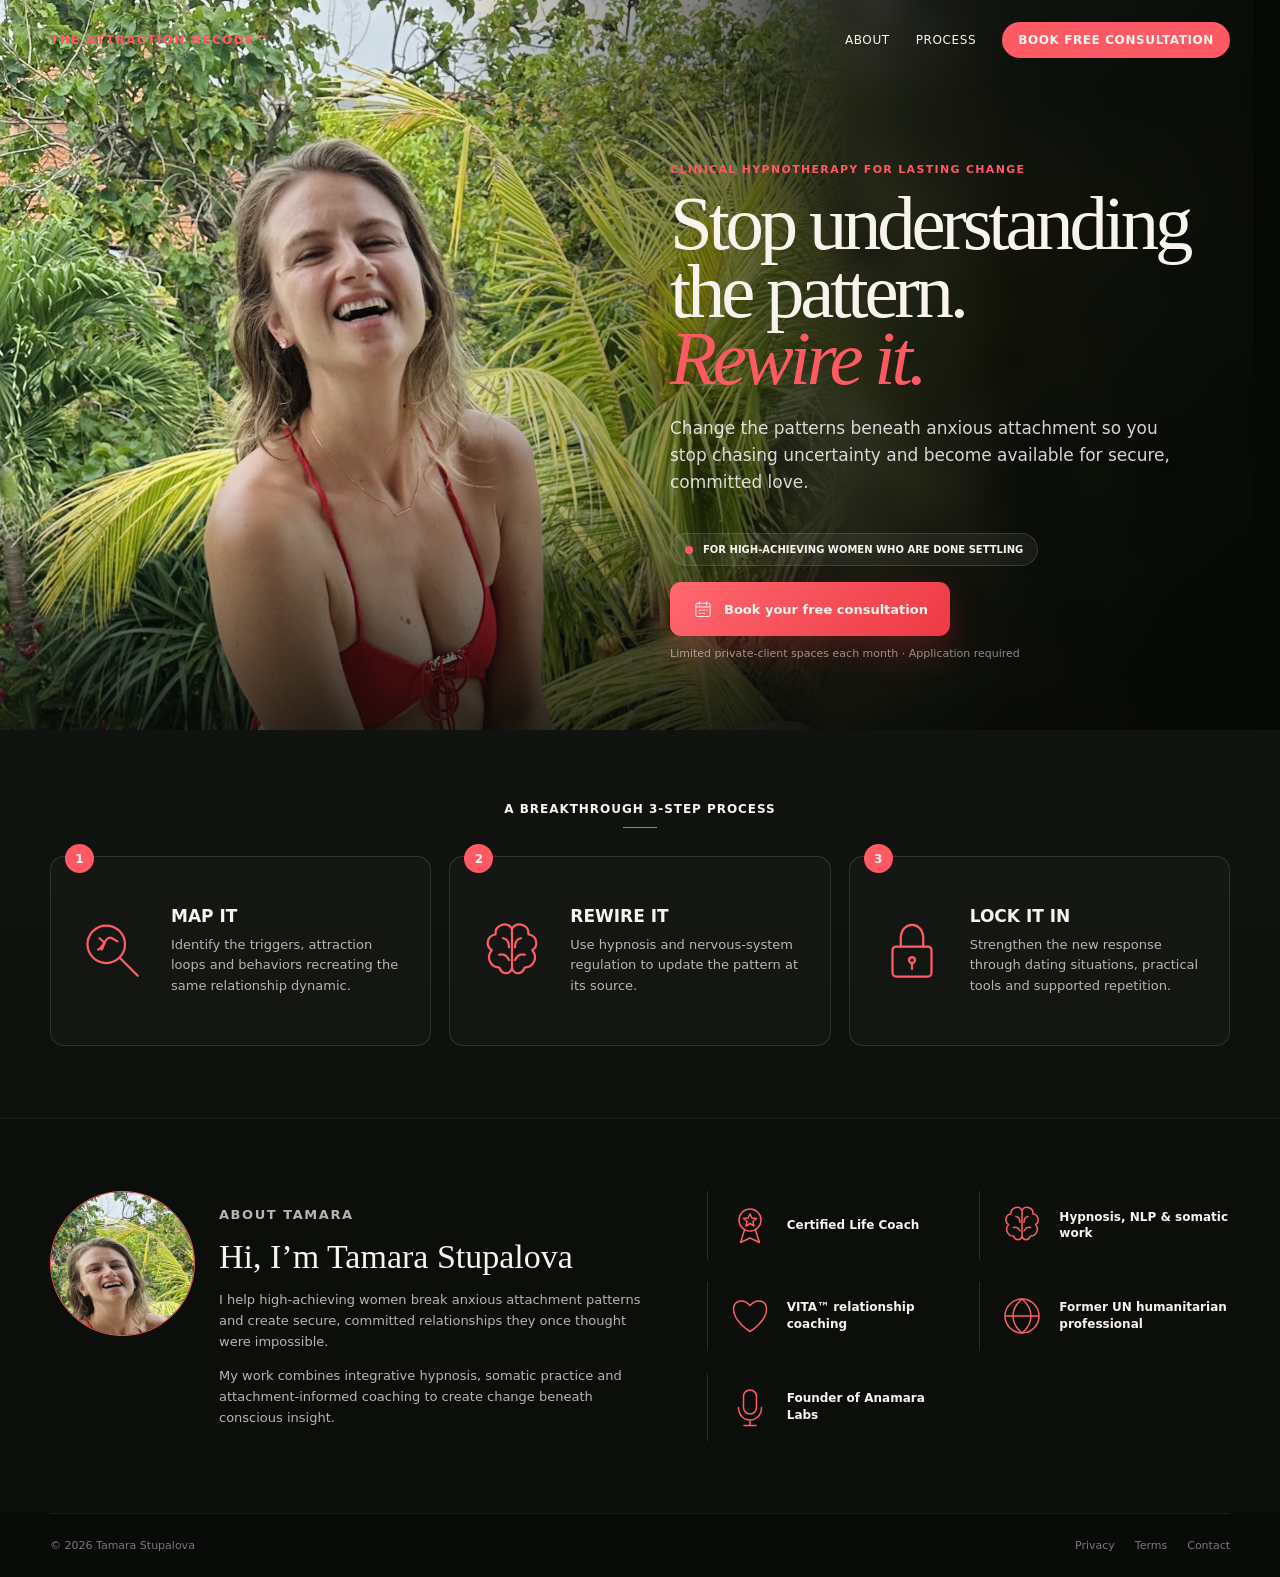
==== index.html @ 3d980efe "init website" ====
<!doctype html>
<html lang="en">
<head>
  <meta charset="utf-8">
  <meta name="viewport" content="width=device-width,initial-scale=1">
  <meta name="description" content="The Attraction Recode™ — secure love through hypnosis, nervous-system work and real-world practice.">
  <title>The Attraction Recode™ — Tamara Stupalova</title>
  <link rel="stylesheet" href="css/styles.css">
</head>
<body>
<header class="hero" id="top">
  <nav class="nav">
    <a class="brand" href="#top">The Attraction Recode™</a>
    <div class="nav-links">
      <a href="#about">About</a>
      <a href="#process">Process</a>
      <a class="nav-button" href="https://calendly.com/" target="_blank" rel="noopener">Book free consultation</a>
    </div>
  </nav>

  <div class="hero-copy">
    <p class="eyebrow">Clinical hypnotherapy for lasting change</p>
    <h1>Stop understanding<br>the pattern.<br><em>Rewire it.</em></h1>
    <p class="lead">Change the patterns beneath anxious attachment so you stop chasing uncertainty and become available for secure, committed love.</p>

    <div class="audience"><span></span>For high-achieving women who are done settling</div>

    <a class="cta" href="https://calendly.com/" target="_blank" rel="noopener">
      <img src="images/icon-calendar.svg" alt="">
      Book your free consultation
    </a>
    <p class="small">Limited private-client spaces each month · Application required</p>
  </div>
</header>

<main>
<section class="process" id="process">
  <div class="wrap">
    <p class="section-kicker">A breakthrough 3-step process</p>
    <div class="cards">
      <article class="card">
        <span class="number">1</span>
        <img src="images/icon-map.svg" alt="" class="card-icon">
        <div><h2>Map it</h2><p>Identify the triggers, attraction loops and behaviors recreating the same relationship dynamic.</p></div>
      </article>
      <article class="card">
        <span class="number">2</span>
        <img src="images/icon-rewire.svg" alt="" class="card-icon">
        <div><h2>Rewire it</h2><p>Use hypnosis and nervous-system regulation to update the pattern at its source.</p></div>
      </article>
      <article class="card">
        <span class="number">3</span>
        <img src="images/icon-lock.svg" alt="" class="card-icon">
        <div><h2>Lock it in</h2><p>Strengthen the new response through dating situations, practical tools and supported repetition.</p></div>
      </article>
    </div>
  </div>
</section>

<section class="about" id="about">
  <div class="wrap about-grid">
    <div class="bio">
      <img class="profile" src="images/tamara-profile.jpg" alt="Tamara Stupalova">
      <div>
        <p class="red-label">About Tamara</p>
        <h2>Hi, I’m Tamara Stupalova</h2>
        <p>I help high-achieving women break anxious attachment patterns and create secure, committed relationships they once thought were impossible.</p>
        <p>My work combines integrative hypnosis, somatic practice and attachment-informed coaching to create change beneath conscious insight.</p>
      </div>
    </div>

    <div class="credentials">
      <div><img src="images/icon-medal.svg" alt=""><strong>Certified Life Coach</strong></div>
      <div><img src="images/icon-rewire.svg" alt=""><strong>Hypnosis, NLP & somatic work</strong></div>
      <div><img src="images/icon-heart.svg" alt=""><strong>VITA™ relationship coaching</strong></div>
      <div><img src="images/icon-globe.svg" alt=""><strong>Former UN humanitarian professional</strong></div>
      <div><img src="images/icon-mic.svg" alt=""><strong>Founder of Anamara Labs</strong></div>
    </div>
  </div>
</section>
</main>

<footer>
  <div class="wrap footer-inner">
    <span>© 2026 Tamara Stupalova</span>
    <div><a href="#">Privacy</a><a href="#">Terms</a><a href="mailto:hello@example.com">Contact</a></div>
  </div>
</footer>
<script src="js/main.js"></script>
</body>
</html>
---- css/styles.css ----
:root{--bg:#0d100d;--bg2:#121612;--text:#f8f3ec;--muted:#b9b5ae;--red:#ff5963;--line:rgba(255,255,255,.12);--max:1180px}
*{box-sizing:border-box}html{scroll-behavior:smooth}body{margin:0;background:var(--bg);color:var(--text);font-family:Inter,system-ui,-apple-system,"Segoe UI",sans-serif}a{color:inherit}
.wrap{width:min(var(--max),calc(100% - 40px));margin:auto}
.hero{min-height:730px;position:relative;background:url("../images/hero-extended.jpg") center/cover no-repeat;overflow:hidden}
.hero:after{content:"";position:absolute;inset:0;background:linear-gradient(90deg,rgba(6,8,6,.02) 0%,rgba(6,8,6,.06) 34%,rgba(6,8,6,.52) 55%,rgba(6,8,6,.92) 79%,rgba(6,8,6,.97) 100%),linear-gradient(0deg,rgba(8,11,8,.76),transparent 34%);pointer-events:none}
.nav{position:relative;z-index:2;width:min(var(--max),calc(100% - 40px));margin:auto;padding:22px 0;display:flex;justify-content:space-between;align-items:center}
.brand{text-decoration:none;color:var(--red);font-weight:800;letter-spacing:.12em;text-transform:uppercase;font-size:12px}
.nav-links{display:flex;gap:26px;align-items:center}.nav-links a{text-decoration:none;font-size:12px;text-transform:uppercase;letter-spacing:.05em}.nav-button{padding:11px 16px;border-radius:999px;background:var(--red);font-weight:800}
.hero-copy{position:relative;z-index:2;width:min(560px,45vw);margin-left:auto;margin-right:max(40px,calc((100vw - var(--max))/2));padding-top:72px}
.eyebrow,.red-label{color:var(--red);font-size:11px;font-weight:850;letter-spacing:.12em;text-transform:uppercase}
h1{font-family:Georgia,"Times New Roman",serif;font-size:clamp(4rem,6vw,6.8rem);line-height:.88;letter-spacing:-.055em;font-weight:500;margin:14px 0 22px}h1 em{color:var(--red)}
.lead{max-width:520px;color:rgba(255,255,255,.82);font-size:17px;line-height:1.6}
.audience{display:inline-flex;align-items:center;gap:10px;margin:20px 0 16px;padding:10px 14px;border:1px solid var(--line);border-radius:999px;background:rgba(255,255,255,.06);font-size:10px;font-weight:800;text-transform:uppercase}.audience span{width:8px;height:8px;border-radius:50%;background:var(--red)}
.cta{display:flex;width:max-content;align-items:center;gap:10px;text-decoration:none;background:linear-gradient(135deg,#ff6870,#ed3945);padding:16px 22px;border-radius:11px;font-size:13px;font-weight:850;box-shadow:0 14px 36px rgba(237,57,69,.28)}.cta img{width:22px;height:22px}.small{font-size:11px;color:rgba(255,255,255,.52)}
.process{padding:72px 0;background:linear-gradient(180deg,#101310,#0d100d)}.section-kicker{text-align:center;text-transform:uppercase;letter-spacing:.08em;font-weight:850;font-size:12px;margin:0 0 28px}.section-kicker:after{content:"";display:block;width:34px;height:1px;background:var(--red);margin:11px auto}
.cards{display:grid;grid-template-columns:repeat(3,1fr);gap:18px}.card{position:relative;display:flex;align-items:center;gap:22px;min-height:190px;border:1px solid var(--line);border-radius:14px;padding:26px;background:rgba(255,255,255,.025)}.number{position:absolute;top:-13px;left:14px;width:29px;height:29px;border-radius:50%;display:grid;place-items:center;background:var(--red);font-size:12px;font-weight:850}.card-icon{width:72px;height:72px;flex:none}.card h2{margin:0 0 9px;font-size:17px;text-transform:uppercase}.card p{margin:0;color:var(--muted);font-size:13px;line-height:1.58}
.about{padding:72px 0;background:#0b0e0b;border-top:1px solid rgba(255,255,255,.07)}.about-grid{display:grid;grid-template-columns:1.15fr 1fr;gap:55px}.bio{display:flex;gap:24px}.profile{width:145px;height:145px;border-radius:50%;object-fit:cover;border:1px solid var(--red);flex:none}.bio h2{font-family:Georgia,"Times New Roman",serif;font-size:34px;font-weight:500;margin:6px 0 12px}.bio p{color:var(--muted);font-size:13px;line-height:1.62}
.credentials{display:grid;grid-template-columns:repeat(2,1fr);gap:22px}.credentials div{display:flex;align-items:center;gap:13px;border-left:1px solid var(--line);padding-left:18px}.credentials img{width:48px;height:48px}.credentials strong{font-size:12px;line-height:1.4}
footer{background:#090b09}.footer-inner{display:flex;justify-content:space-between;gap:20px;padding:25px 0;color:rgba(255,255,255,.45);font-size:11px;border-top:1px solid rgba(255,255,255,.07)}.footer-inner div{display:flex;gap:20px}.footer-inner a{text-decoration:none}
@media(max-width:900px){.hero{min-height:100svh;background-position:36% 85%}.hero:after{background:linear-gradient(180deg,rgba(6,8,6,.03) 0%,rgba(6,8,6,.06) 36%,rgba(6,8,6,.83) 62%,rgba(6,8,6,.98) 100%)}.hero-copy{width:calc(100% - 32px);margin:0 auto;padding-top:55vh;padding-bottom:34px}.cards{grid-template-columns:1fr}.about-grid{grid-template-columns:1fr}.nav-links>a:not(.nav-button){display:none}}
@media(max-width:600px){.wrap,.nav{width:calc(100% - 28px)}.hero-copy{padding-top:58vh}.brand{font-size:10px}.nav-button{font-size:9px}h1{font-size:clamp(3.1rem,14vw,4.5rem)}.lead{font-size:15px}.audience{font-size:9px}.cta{width:100%;justify-content:center}.card{align-items:flex-start}.bio{flex-direction:column}.profile{width:110px;height:110px}.credentials{grid-template-columns:1fr}.footer-inner{flex-direction:column}}
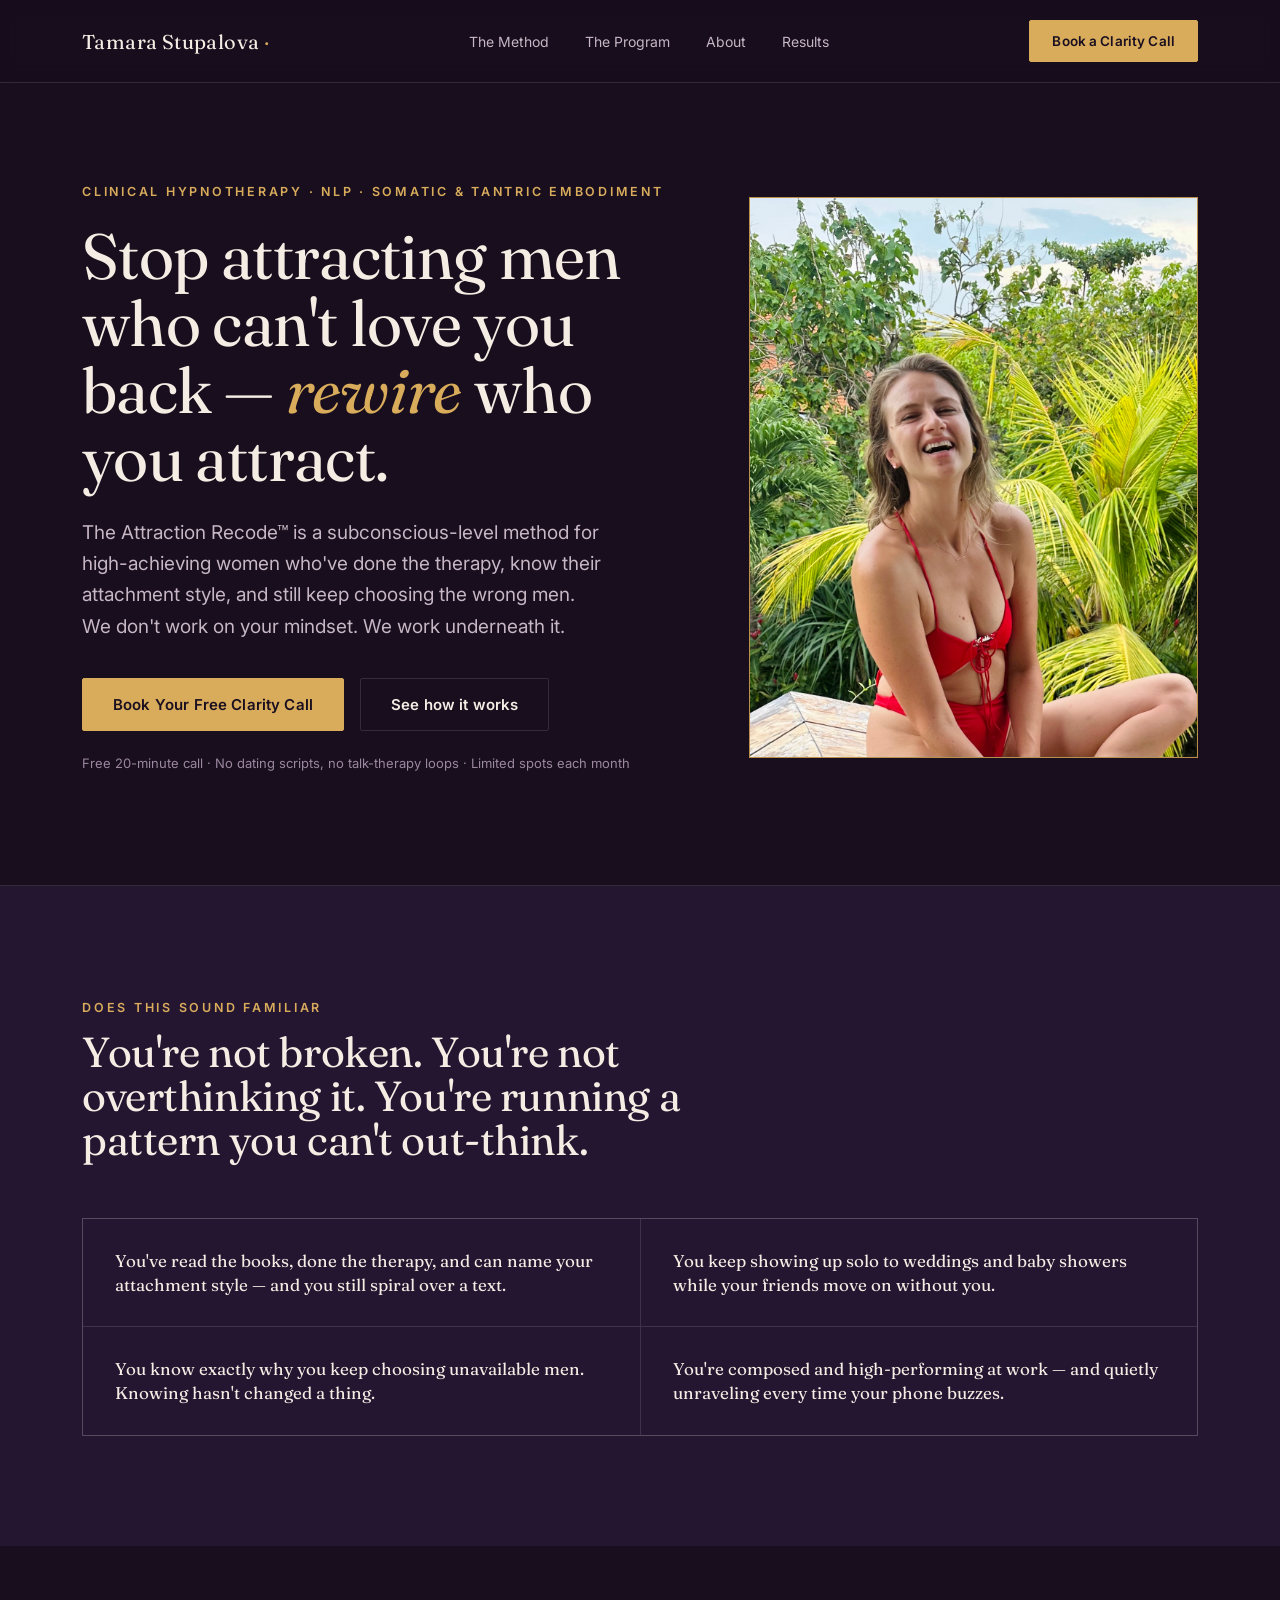
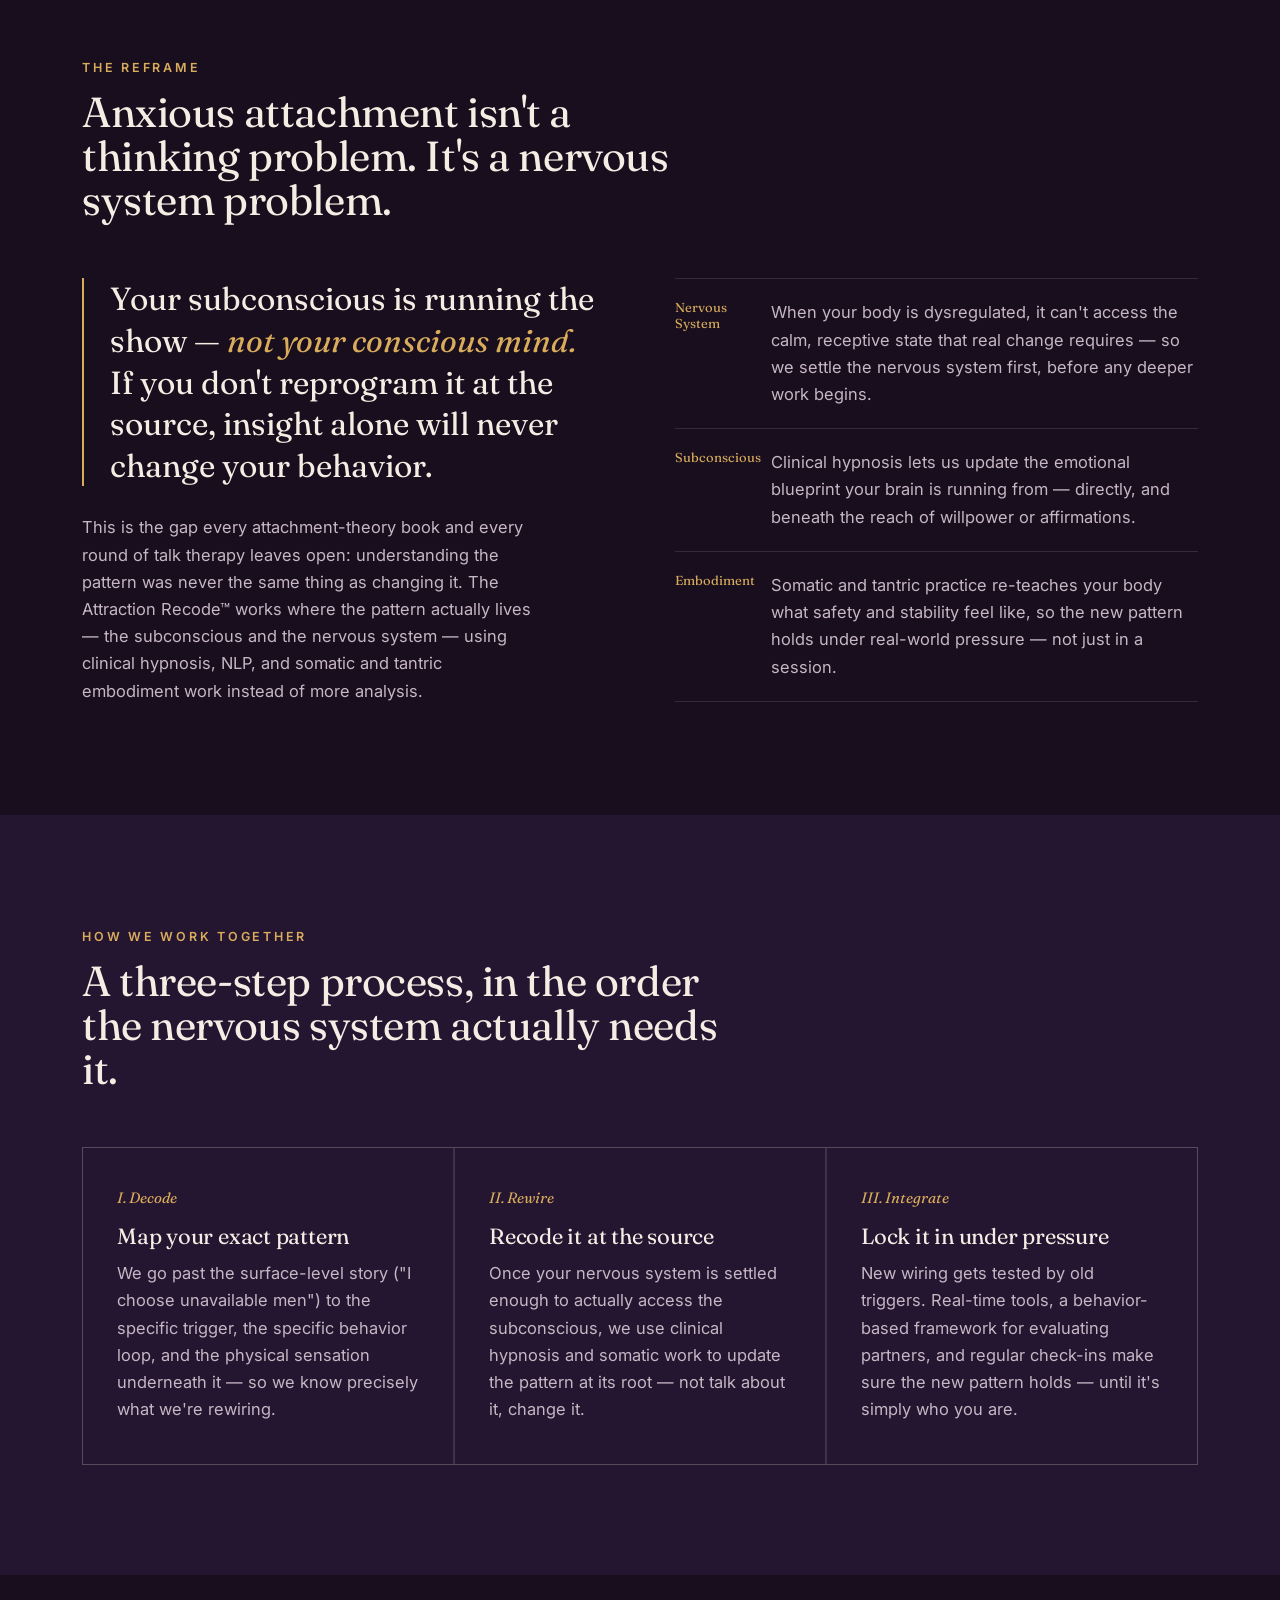
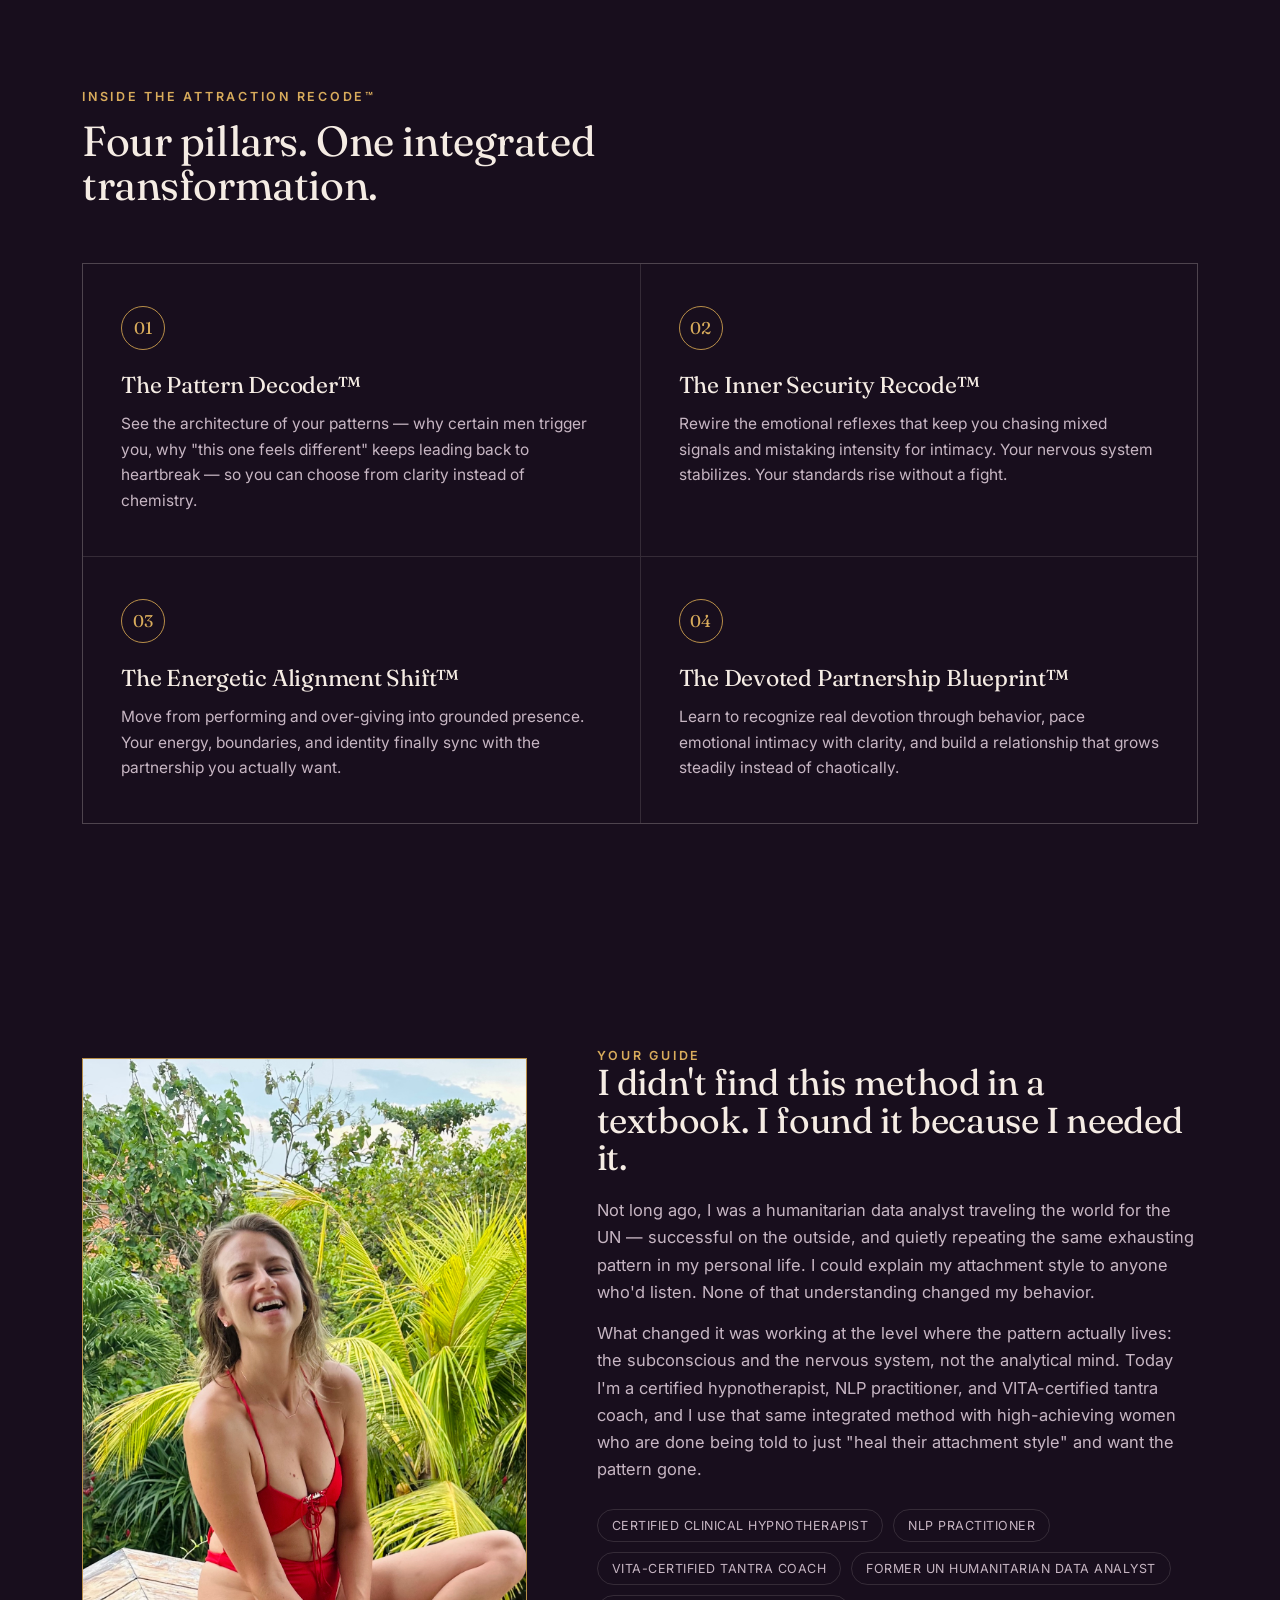
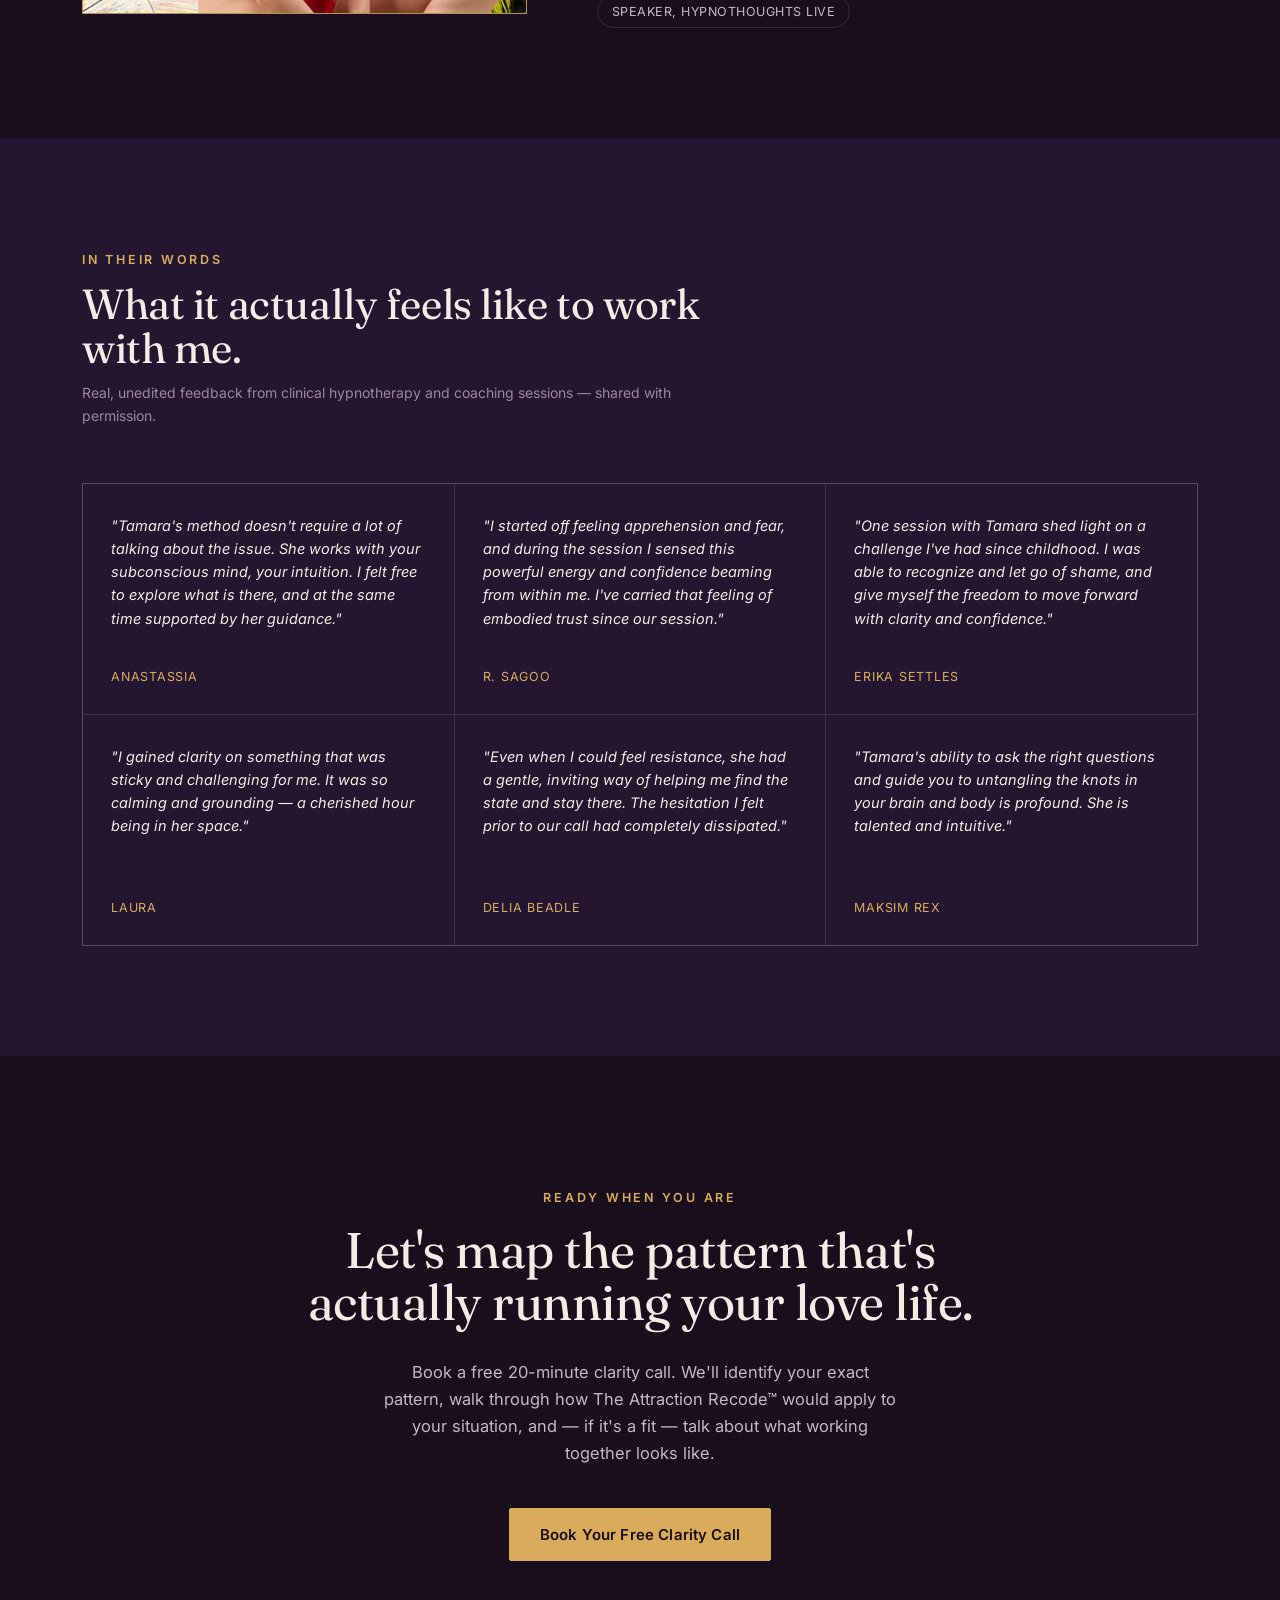
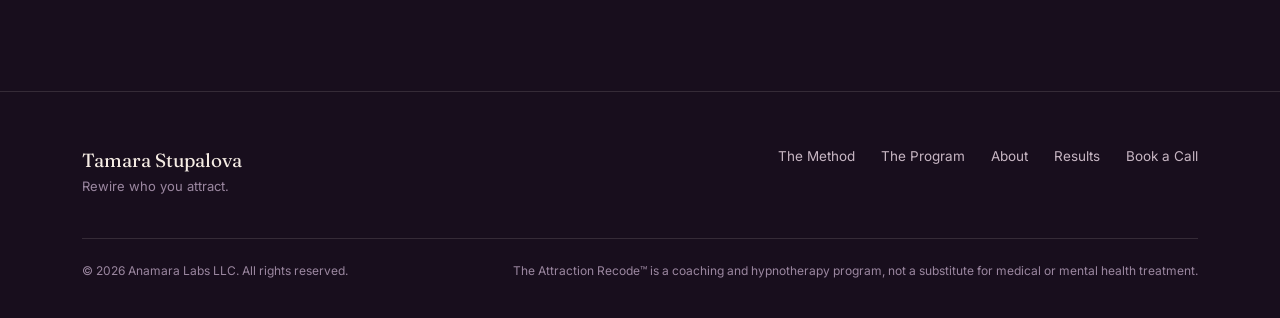
==== commit d66831dd: "Redesign homepage with new copy and dark plum/gold visual identity Replaces the single-screen layout" ====
--- a/index.html
+++ b/index.html
@@ -1,91 +1,214 @@
 <!doctype html>
 <html lang="en">
 <head>
-  <meta charset="utf-8">
-  <meta name="viewport" content="width=device-width,initial-scale=1">
-  <meta name="description" content="The Attraction Recode™ — secure love through hypnosis, nervous-system work and real-world practice.">
-  <title>The Attraction Recode™ — Tamara Stupalova</title>
-  <link rel="stylesheet" href="css/styles.css">
+<meta charset="utf-8">
+<meta name="viewport" content="width=device-width,initial-scale=1">
+<meta name="description" content="The Attraction Recode™ — secure love through hypnosis, nervous-system work and real-world practice.">
+<title>Tamara Stupalova — The Attraction Recode™</title>
+<link rel="preconnect" href="https://fonts.googleapis.com">
+<link rel="preconnect" href="https://fonts.gstatic.com" crossorigin>
+<link href="https://fonts.googleapis.com/css2?family=Fraunces:opsz,wght@9..144,300;9..144,400;9..144,500;9..144,600&family=Inter:wght@400;500;600&display=swap" rel="stylesheet">
+<link rel="stylesheet" href="css/styles.css">
 </head>
 <body>
+
+<nav>
+  <div class="nav-inner">
+    <a class="logo" href="#top">Tamara Stupalova <em>·</em></a>
+    <div class="nav-links">
+      <a href="#method">The Method</a>
+      <a href="#pillars">The Program</a>
+      <a href="#about">About</a>
+      <a href="#proof">Results</a>
+    </div>
+    <a href="#book" class="btn nav-cta">Book a Clarity Call</a>
+  </div>
+</nav>
+
 <header class="hero" id="top">
-  <nav class="nav">
-    <a class="brand" href="#top">The Attraction Recode™</a>
-    <div class="nav-links">
-      <a href="#about">About</a>
-      <a href="#process">Process</a>
-      <a class="nav-button" href="https://calendly.com/" target="_blank" rel="noopener">Book free consultation</a>
-    </div>
-  </nav>
-
-  <div class="hero-copy">
-    <p class="eyebrow">Clinical hypnotherapy for lasting change</p>
-    <h1>Stop understanding<br>the pattern.<br><em>Rewire it.</em></h1>
-    <p class="lead">Change the patterns beneath anxious attachment so you stop chasing uncertainty and become available for secure, committed love.</p>
-
-    <div class="audience"><span></span>For high-achieving women who are done settling</div>
-
-    <a class="cta" href="https://calendly.com/" target="_blank" rel="noopener">
-      <img src="images/icon-calendar.svg" alt="">
-      Book your free consultation
-    </a>
-    <p class="small">Limited private-client spaces each month · Application required</p>
+  <div class="wrap hero-grid">
+    <div>
+      <span class="eyebrow">Clinical Hypnotherapy · NLP · Somatic &amp; Tantric Embodiment</span>
+      <h1>Stop attracting men who can't love you back — <span class="accent">rewire</span> who you attract.</h1>
+      <p class="lede">The Attraction Recode™ is a subconscious-level method for high-achieving women who've done the therapy, know their attachment style, and still keep choosing the wrong men. We don't work on your mindset. We work underneath it.</p>
+      <div class="hero-ctas">
+        <a href="#book" class="btn">Book Your Free Clarity Call</a>
+        <a href="#method" class="btn btn-ghost">See how it works</a>
+      </div>
+      <p class="hero-note">Free 20-minute call · No dating scripts, no talk-therapy loops · Limited spots each month</p>
+    </div>
+    <div class="hero-photo">
+      <img src="images/tamara-original.jpg" alt="Tamara Stupalova">
+    </div>
   </div>
 </header>
 
 <main>
+
+<section class="mirror" id="mirror">
+  <div class="wrap">
+    <div class="section-head">
+      <span class="eyebrow">Does this sound familiar</span>
+      <h2>You're not broken. You're not overthinking it. You're running a pattern you can't out-think.</h2>
+    </div>
+    <div class="mirror-list">
+      <div class="mirror-item"><p>You've read the books, done the therapy, and can name your attachment style — and you still spiral over a text.</p></div>
+      <div class="mirror-item"><p>You keep showing up solo to weddings and baby showers while your friends move on without you.</p></div>
+      <div class="mirror-item"><p>You know exactly why you keep choosing unavailable men. Knowing hasn't changed a thing.</p></div>
+      <div class="mirror-item"><p>You're composed and high-performing at work — and quietly unraveling every time your phone buzzes.</p></div>
+    </div>
+  </div>
+</section>
+
+<section id="method">
+  <div class="wrap">
+    <div class="section-head">
+      <span class="eyebrow">The Reframe</span>
+      <h2>Anxious attachment isn't a thinking problem. It's a nervous system problem.</h2>
+    </div>
+    <div class="reframe">
+      <div>
+        <blockquote>Your subconscious is running the show — <span>not your conscious mind.</span> If you don't reprogram it at the source, insight alone will never change your behavior.</blockquote>
+        <p style="margin-top:28px; max-width:460px;">This is the gap every attachment-theory book and every round of talk therapy leaves open: understanding the pattern was never the same thing as changing it. The Attraction Recode™ works where the pattern actually lives — the subconscious and the nervous system — using clinical hypnosis, NLP, and somatic and tantric embodiment work instead of more analysis.</p>
+      </div>
+      <div>
+        <div class="science-row"><span class="science-tag">Nervous System</span><p>When your body is dysregulated, it can't access the calm, receptive state that real change requires — so we settle the nervous system first, before any deeper work begins.</p></div>
+        <div class="science-row"><span class="science-tag">Subconscious</span><p>Clinical hypnosis lets us update the emotional blueprint your brain is running from — directly, and beneath the reach of willpower or affirmations.</p></div>
+        <div class="science-row"><span class="science-tag">Embodiment</span><p>Somatic and tantric practice re-teaches your body what safety and stability feel like, so the new pattern holds under real-world pressure — not just in a session.</p></div>
+      </div>
+    </div>
+  </div>
+</section>
+
 <section class="process" id="process">
   <div class="wrap">
-    <p class="section-kicker">A breakthrough 3-step process</p>
-    <div class="cards">
-      <article class="card">
-        <span class="number">1</span>
-        <img src="images/icon-map.svg" alt="" class="card-icon">
-        <div><h2>Map it</h2><p>Identify the triggers, attraction loops and behaviors recreating the same relationship dynamic.</p></div>
-      </article>
-      <article class="card">
-        <span class="number">2</span>
-        <img src="images/icon-rewire.svg" alt="" class="card-icon">
-        <div><h2>Rewire it</h2><p>Use hypnosis and nervous-system regulation to update the pattern at its source.</p></div>
-      </article>
-      <article class="card">
-        <span class="number">3</span>
-        <img src="images/icon-lock.svg" alt="" class="card-icon">
-        <div><h2>Lock it in</h2><p>Strengthen the new response through dating situations, practical tools and supported repetition.</p></div>
-      </article>
-    </div>
-  </div>
-</section>
-
-<section class="about" id="about">
-  <div class="wrap about-grid">
-    <div class="bio">
-      <img class="profile" src="images/tamara-profile.jpg" alt="Tamara Stupalova">
+    <div class="section-head">
+      <span class="eyebrow">How We Work Together</span>
+      <h2>A three-step process, in the order the nervous system actually needs it.</h2>
+    </div>
+    <div class="process-steps">
+      <div class="process-step">
+        <span class="process-num">I. Decode</span>
+        <h3>Map your exact pattern</h3>
+        <p>We go past the surface-level story ("I choose unavailable men") to the specific trigger, the specific behavior loop, and the physical sensation underneath it — so we know precisely what we're rewiring.</p>
+      </div>
+      <div class="process-step">
+        <span class="process-num">II. Rewire</span>
+        <h3>Recode it at the source</h3>
+        <p>Once your nervous system is settled enough to actually access the subconscious, we use clinical hypnosis and somatic work to update the pattern at its root — not talk about it, change it.</p>
+      </div>
+      <div class="process-step">
+        <span class="process-num">III. Integrate</span>
+        <h3>Lock it in under pressure</h3>
+        <p>New wiring gets tested by old triggers. Real-time tools, a behavior-based framework for evaluating partners, and regular check-ins make sure the new pattern holds — until it's simply who you are.</p>
+      </div>
+    </div>
+  </div>
+</section>
+
+<section id="pillars">
+  <div class="wrap">
+    <div class="section-head">
+      <span class="eyebrow">Inside The Attraction Recode™</span>
+      <h2>Four pillars. One integrated transformation.</h2>
+    </div>
+    <div class="pillars-grid">
+      <div class="pillar">
+        <div class="pillar-mono">01</div>
+        <h3>The Pattern Decoder™</h3>
+        <p>See the architecture of your patterns — why certain men trigger you, why "this one feels different" keeps leading back to heartbreak — so you can choose from clarity instead of chemistry.</p>
+      </div>
+      <div class="pillar">
+        <div class="pillar-mono">02</div>
+        <h3>The Inner Security Recode™</h3>
+        <p>Rewire the emotional reflexes that keep you chasing mixed signals and mistaking intensity for intimacy. Your nervous system stabilizes. Your standards rise without a fight.</p>
+      </div>
+      <div class="pillar">
+        <div class="pillar-mono">03</div>
+        <h3>The Energetic Alignment Shift™</h3>
+        <p>Move from performing and over-giving into grounded presence. Your energy, boundaries, and identity finally sync with the partnership you actually want.</p>
+      </div>
+      <div class="pillar">
+        <div class="pillar-mono">04</div>
+        <h3>The Devoted Partnership Blueprint™</h3>
+        <p>Learn to recognize real devotion through behavior, pace emotional intimacy with clarity, and build a relationship that grows steadily instead of chaotically.</p>
+      </div>
+    </div>
+  </div>
+</section>
+
+<section id="about">
+  <div class="wrap about">
+    <div class="about-photo">
+      <img src="images/tamara-original.jpg" alt="Tamara Stupalova">
+    </div>
+    <div>
+      <span class="eyebrow">Your Guide</span>
+      <h2>I didn't find this method in a textbook. I found it because I needed it.</h2>
+      <p>Not long ago, I was a humanitarian data analyst traveling the world for the UN — successful on the outside, and quietly repeating the same exhausting pattern in my personal life. I could explain my attachment style to anyone who'd listen. None of that understanding changed my behavior.</p>
+      <p style="margin-top:14px;">What changed it was working at the level where the pattern actually lives: the subconscious and the nervous system, not the analytical mind. Today I'm a certified hypnotherapist, NLP practitioner, and VITA-certified tantra coach, and I use that same integrated method with high-achieving women who are done being told to just "heal their attachment style" and want the pattern gone.</p>
+      <div class="credentials">
+        <span class="credential">Certified Clinical Hypnotherapist</span>
+        <span class="credential">NLP Practitioner</span>
+        <span class="credential">VITA-Certified Tantra Coach</span>
+        <span class="credential">Former UN Humanitarian Data Analyst</span>
+        <span class="credential">Speaker, Hypnothoughts Live</span>
+      </div>
+    </div>
+  </div>
+</section>
+
+<section class="testimonials" id="proof">
+  <div class="wrap">
+    <div class="section-head">
+      <span class="eyebrow">In Their Words</span>
+      <h2>What it actually feels like to work with me.</h2>
+      <p class="t-note">Real, unedited feedback from clinical hypnotherapy and coaching sessions — shared with permission.</p>
+    </div>
+    <div class="t-grid">
+      <div class="t-card"><p>"Tamara's method doesn't require a lot of talking about the issue. She works with your subconscious mind, your intuition. I felt free to explore what is there, and at the same time supported by her guidance."</p><div class="t-name">Anastassia</div></div>
+      <div class="t-card"><p>"I started off feeling apprehension and fear, and during the session I sensed this powerful energy and confidence beaming from within me. I've carried that feeling of embodied trust since our session."</p><div class="t-name">R. Sagoo</div></div>
+      <div class="t-card"><p>"One session with Tamara shed light on a challenge I've had since childhood. I was able to recognize and let go of shame, and give myself the freedom to move forward with clarity and confidence."</p><div class="t-name">Erika Settles</div></div>
+      <div class="t-card"><p>"I gained clarity on something that was sticky and challenging for me. It was so calming and grounding — a cherished hour being in her space."</p><div class="t-name">Laura</div></div>
+      <div class="t-card"><p>"Even when I could feel resistance, she had a gentle, inviting way of helping me find the state and stay there. The hesitation I felt prior to our call had completely dissipated."</p><div class="t-name">Delia Beadle</div></div>
+      <div class="t-card"><p>"Tamara's ability to ask the right questions and guide you to untangling the knots in your brain and body is profound. She is talented and intuitive."</p><div class="t-name">Maksim Rex</div></div>
+    </div>
+  </div>
+</section>
+
+<section class="cta" id="book">
+  <div class="wrap">
+    <span class="eyebrow">Ready When You Are</span>
+    <h2>Let's map the pattern that's actually running your love life.</h2>
+    <p class="cta-sub" style="margin-left:auto; margin-right:auto;">Book a free 20-minute clarity call. We'll identify your exact pattern, walk through how The Attraction Recode™ would apply to your situation, and — if it's a fit — talk about what working together looks like.</p>
+    <a href="https://calendly.com/tamarastupalova/coaching" target="_blank" rel="noopener" class="btn">Book Your Free Clarity Call</a>
+  </div>
+</section>
+
+</main>
+
+<footer>
+  <div class="wrap">
+    <div class="footer-inner">
       <div>
-        <p class="red-label">About Tamara</p>
-        <h2>Hi, I’m Tamara Stupalova</h2>
-        <p>I help high-achieving women break anxious attachment patterns and create secure, committed relationships they once thought were impossible.</p>
-        <p>My work combines integrative hypnosis, somatic practice and attachment-informed coaching to create change beneath conscious insight.</p>
-      </div>
-    </div>
-
-    <div class="credentials">
-      <div><img src="images/icon-medal.svg" alt=""><strong>Certified Life Coach</strong></div>
-      <div><img src="images/icon-rewire.svg" alt=""><strong>Hypnosis, NLP & somatic work</strong></div>
-      <div><img src="images/icon-heart.svg" alt=""><strong>VITA™ relationship coaching</strong></div>
-      <div><img src="images/icon-globe.svg" alt=""><strong>Former UN humanitarian professional</strong></div>
-      <div><img src="images/icon-mic.svg" alt=""><strong>Founder of Anamara Labs</strong></div>
-    </div>
-  </div>
-</section>
-</main>
-
-<footer>
-  <div class="wrap footer-inner">
-    <span>© 2026 Tamara Stupalova</span>
-    <div><a href="#">Privacy</a><a href="#">Terms</a><a href="mailto:hello@example.com">Contact</a></div>
+        <div class="footer-brand">Tamara Stupalova</div>
+        <div class="footer-tag">Rewire who you attract.</div>
+      </div>
+      <div class="footer-links">
+        <a href="#method">The Method</a>
+        <a href="#pillars">The Program</a>
+        <a href="#about">About</a>
+        <a href="#proof">Results</a>
+        <a href="#book">Book a Call</a>
+      </div>
+    </div>
+    <div class="footer-bottom">
+      <span>© 2026 Anamara Labs LLC. All rights reserved.</span>
+      <span>The Attraction Recode™ is a coaching and hypnotherapy program, not a substitute for medical or mental health treatment.</span>
+    </div>
   </div>
 </footer>
+
 <script src="js/main.js"></script>
 </body>
 </html>
--- a/css/styles.css
+++ b/css/styles.css
@@ -1,21 +1,170 @@
-:root{--bg:#0d100d;--bg2:#121612;--text:#f8f3ec;--muted:#b9b5ae;--red:#ff5963;--line:rgba(255,255,255,.12);--max:1180px}
-*{box-sizing:border-box}html{scroll-behavior:smooth}body{margin:0;background:var(--bg);color:var(--text);font-family:Inter,system-ui,-apple-system,"Segoe UI",sans-serif}a{color:inherit}
-.wrap{width:min(var(--max),calc(100% - 40px));margin:auto}
-.hero{min-height:730px;position:relative;background:url("../images/hero-extended.jpg") center/cover no-repeat;overflow:hidden}
-.hero:after{content:"";position:absolute;inset:0;background:linear-gradient(90deg,rgba(6,8,6,.02) 0%,rgba(6,8,6,.06) 34%,rgba(6,8,6,.52) 55%,rgba(6,8,6,.92) 79%,rgba(6,8,6,.97) 100%),linear-gradient(0deg,rgba(8,11,8,.76),transparent 34%);pointer-events:none}
-.nav{position:relative;z-index:2;width:min(var(--max),calc(100% - 40px));margin:auto;padding:22px 0;display:flex;justify-content:space-between;align-items:center}
-.brand{text-decoration:none;color:var(--red);font-weight:800;letter-spacing:.12em;text-transform:uppercase;font-size:12px}
-.nav-links{display:flex;gap:26px;align-items:center}.nav-links a{text-decoration:none;font-size:12px;text-transform:uppercase;letter-spacing:.05em}.nav-button{padding:11px 16px;border-radius:999px;background:var(--red);font-weight:800}
-.hero-copy{position:relative;z-index:2;width:min(560px,45vw);margin-left:auto;margin-right:max(40px,calc((100vw - var(--max))/2));padding-top:72px}
-.eyebrow,.red-label{color:var(--red);font-size:11px;font-weight:850;letter-spacing:.12em;text-transform:uppercase}
-h1{font-family:Georgia,"Times New Roman",serif;font-size:clamp(4rem,6vw,6.8rem);line-height:.88;letter-spacing:-.055em;font-weight:500;margin:14px 0 22px}h1 em{color:var(--red)}
-.lead{max-width:520px;color:rgba(255,255,255,.82);font-size:17px;line-height:1.6}
-.audience{display:inline-flex;align-items:center;gap:10px;margin:20px 0 16px;padding:10px 14px;border:1px solid var(--line);border-radius:999px;background:rgba(255,255,255,.06);font-size:10px;font-weight:800;text-transform:uppercase}.audience span{width:8px;height:8px;border-radius:50%;background:var(--red)}
-.cta{display:flex;width:max-content;align-items:center;gap:10px;text-decoration:none;background:linear-gradient(135deg,#ff6870,#ed3945);padding:16px 22px;border-radius:11px;font-size:13px;font-weight:850;box-shadow:0 14px 36px rgba(237,57,69,.28)}.cta img{width:22px;height:22px}.small{font-size:11px;color:rgba(255,255,255,.52)}
-.process{padding:72px 0;background:linear-gradient(180deg,#101310,#0d100d)}.section-kicker{text-align:center;text-transform:uppercase;letter-spacing:.08em;font-weight:850;font-size:12px;margin:0 0 28px}.section-kicker:after{content:"";display:block;width:34px;height:1px;background:var(--red);margin:11px auto}
-.cards{display:grid;grid-template-columns:repeat(3,1fr);gap:18px}.card{position:relative;display:flex;align-items:center;gap:22px;min-height:190px;border:1px solid var(--line);border-radius:14px;padding:26px;background:rgba(255,255,255,.025)}.number{position:absolute;top:-13px;left:14px;width:29px;height:29px;border-radius:50%;display:grid;place-items:center;background:var(--red);font-size:12px;font-weight:850}.card-icon{width:72px;height:72px;flex:none}.card h2{margin:0 0 9px;font-size:17px;text-transform:uppercase}.card p{margin:0;color:var(--muted);font-size:13px;line-height:1.58}
-.about{padding:72px 0;background:#0b0e0b;border-top:1px solid rgba(255,255,255,.07)}.about-grid{display:grid;grid-template-columns:1.15fr 1fr;gap:55px}.bio{display:flex;gap:24px}.profile{width:145px;height:145px;border-radius:50%;object-fit:cover;border:1px solid var(--red);flex:none}.bio h2{font-family:Georgia,"Times New Roman",serif;font-size:34px;font-weight:500;margin:6px 0 12px}.bio p{color:var(--muted);font-size:13px;line-height:1.62}
-.credentials{display:grid;grid-template-columns:repeat(2,1fr);gap:22px}.credentials div{display:flex;align-items:center;gap:13px;border-left:1px solid var(--line);padding-left:18px}.credentials img{width:48px;height:48px}.credentials strong{font-size:12px;line-height:1.4}
-footer{background:#090b09}.footer-inner{display:flex;justify-content:space-between;gap:20px;padding:25px 0;color:rgba(255,255,255,.45);font-size:11px;border-top:1px solid rgba(255,255,255,.07)}.footer-inner div{display:flex;gap:20px}.footer-inner a{text-decoration:none}
-@media(max-width:900px){.hero{min-height:100svh;background-position:36% 85%}.hero:after{background:linear-gradient(180deg,rgba(6,8,6,.03) 0%,rgba(6,8,6,.06) 36%,rgba(6,8,6,.83) 62%,rgba(6,8,6,.98) 100%)}.hero-copy{width:calc(100% - 32px);margin:0 auto;padding-top:55vh;padding-bottom:34px}.cards{grid-template-columns:1fr}.about-grid{grid-template-columns:1fr}.nav-links>a:not(.nav-button){display:none}}
-@media(max-width:600px){.wrap,.nav{width:calc(100% - 28px)}.hero-copy{padding-top:58vh}.brand{font-size:10px}.nav-button{font-size:9px}h1{font-size:clamp(3.1rem,14vw,4.5rem)}.lead{font-size:15px}.audience{font-size:9px}.cta{width:100%;justify-content:center}.card{align-items:flex-start}.bio{flex-direction:column}.profile{width:110px;height:110px}.credentials{grid-template-columns:1fr}.footer-inner{flex-direction:column}}
+:root{
+  --bg-deep:#180E1D;
+  --bg-panel:#241530;
+  --bg-panel-2:#2C1A38;
+  --ink:#F5ECE4;
+  --ink-muted:#C7B6C3;
+  --ink-faint:#9B87A0;
+  --gold:#D9AC5C;
+  --gold-dim:#B98F49;
+  --rose:#C98A93;
+  --line:rgba(245,236,228,0.13);
+  --serif: 'Fraunces', serif;
+  --sans: 'Inter', sans-serif;
+}
+*{box-sizing:border-box; margin:0; padding:0;}
+html{scroll-behavior:smooth;}
+body{
+  background:var(--bg-deep);
+  color:var(--ink);
+  font-family:var(--sans);
+  -webkit-font-smoothing:antialiased;
+  overflow-x:hidden;
+}
+a{color:inherit; text-decoration:none;}
+img{max-width:100%; display:block;}
+.wrap{max-width:1180px; margin:0 auto; padding:0 32px;}
+.eyebrow{
+  font-family:var(--sans); font-size:12.5px; letter-spacing:.22em; text-transform:uppercase;
+  color:var(--gold); font-weight:600;
+}
+h1,h2,h3{font-family:var(--serif); font-weight:400; line-height:1.05; letter-spacing:-0.01em;}
+p{color:var(--ink-muted); line-height:1.65; font-size:16.5px;}
+.btn{
+  display:inline-flex; align-items:center; gap:10px;
+  background:var(--gold); color:#1A0F1F; font-weight:600; font-size:15px;
+  padding:16px 30px; border-radius:2px; border:1px solid var(--gold);
+  transition:all .25s ease; cursor:pointer; letter-spacing:.01em;
+}
+.btn:hover{background:transparent; color:var(--gold);}
+.btn-ghost{
+  background:transparent; color:var(--ink); border:1px solid var(--line);
+}
+.btn-ghost:hover{border-color:var(--gold); color:var(--gold);}
+
+/* ---------- NAV ---------- */
+nav{
+  position:fixed; top:0; left:0; right:0; z-index:100;
+  background:rgba(24,14,29,0.85); backdrop-filter:blur(10px);
+  border-bottom:1px solid var(--line);
+}
+.nav-inner{
+  max-width:1180px; margin:0 auto; padding:20px 32px;
+  display:flex; align-items:center; justify-content:space-between;
+}
+.logo{font-family:var(--serif); font-size:20px; letter-spacing:.02em;}
+.logo em{font-style:normal; color:var(--gold);}
+.nav-links{display:flex; gap:36px; font-size:14px; color:var(--ink-muted);}
+.nav-links a:hover{color:var(--ink);}
+.nav-cta{padding:12px 22px; font-size:13.5px;}
+@media(max-width:840px){.nav-links{display:none;}}
+@media(max-width:520px){.nav-cta{padding:10px 16px; font-size:12px;}}
+
+/* ---------- HERO ---------- */
+.hero{
+  position:relative; padding:180px 0 110px; overflow:hidden;
+  border-bottom:1px solid var(--line);
+}
+.hero-grid{
+  display:grid; grid-template-columns:1.15fr .85fr; gap:60px; align-items:center;
+}
+@media(max-width:900px){.hero-grid{grid-template-columns:1fr;}}
+.hero h1{
+  font-size:clamp(38px,5.4vw,64px); color:var(--ink); margin:22px 0 26px;
+}
+.hero h1 .accent{color:var(--gold); font-style:italic;}
+.hero p.lede{font-size:19px; max-width:520px; margin-bottom:36px;}
+.hero-ctas{display:flex; gap:16px; flex-wrap:wrap;}
+.hero-note{margin-top:22px; font-size:13px; color:var(--ink-faint);}
+
+.hero-photo{
+  width:100%; max-width:460px; aspect-ratio:4/5; margin:0 auto;
+  border:1px solid var(--gold-dim); overflow:hidden;
+}
+.hero-photo img{width:100%; height:100%; object-fit:cover; object-position:center 20%;}
+
+/* ---------- SECTION SHELL ---------- */
+section{padding:110px 0;}
+.section-head{max-width:640px; margin-bottom:56px;}
+.section-head h2{font-size:clamp(28px,3.6vw,42px); margin-top:14px; color:var(--ink);}
+
+/* ---------- MIRROR / PAIN ---------- */
+.mirror{background:var(--bg-panel);}
+.mirror-list{
+  display:grid; grid-template-columns:repeat(2,1fr); gap:1px;
+  background:var(--line); border:1px solid var(--line); margin-top:10px;
+}
+@media(max-width:760px){.mirror-list{grid-template-columns:1fr;}}
+.mirror-item{background:var(--bg-panel); padding:30px 32px;}
+.mirror-item p{color:var(--ink); font-size:17px; font-family:var(--serif); font-weight:400; line-height:1.4;}
+
+/* ---------- REFRAME ---------- */
+.reframe{display:grid; grid-template-columns:1fr 1fr; gap:70px; align-items:start;}
+@media(max-width:900px){.reframe{grid-template-columns:1fr;}}
+.reframe blockquote{
+  font-family:var(--serif); font-size:clamp(24px,3vw,32px); color:var(--ink);
+  line-height:1.3; border-left:2px solid var(--gold); padding-left:26px;
+}
+.reframe blockquote span{color:var(--gold); font-style:italic;}
+.science-row{display:flex; gap:16px; padding:20px 0; border-top:1px solid var(--line);}
+.science-row:last-child{border-bottom:1px solid var(--line);}
+.science-tag{font-family:var(--serif); font-size:13px; color:var(--gold); min-width:80px;}
+
+/* ---------- PROCESS ---------- */
+.process{background:var(--bg-panel);}
+.process-steps{display:grid; grid-template-columns:repeat(3,1fr); gap:2px; margin-top:20px; background:var(--line); border:1px solid var(--line);}
+@media(max-width:860px){.process-steps{grid-template-columns:1fr;}}
+.process-step{background:var(--bg-panel); padding:40px 34px;}
+.process-num{font-family:var(--serif); font-style:italic; color:var(--gold); font-size:15px; margin-bottom:18px; display:block;}
+.process-step h3{font-size:22px; color:var(--ink); margin-bottom:12px;}
+
+/* ---------- PILLARS ---------- */
+.pillars-grid{display:grid; grid-template-columns:repeat(2,1fr); gap:1px; background:var(--line); border:1px solid var(--line); margin-top:10px;}
+@media(max-width:800px){.pillars-grid{grid-template-columns:1fr;}}
+.pillar{background:var(--bg-deep); padding:42px 38px;}
+.pillar-mono{
+  width:44px; height:44px; border:1px solid var(--gold-dim); border-radius:50%;
+  display:flex; align-items:center; justify-content:center; font-family:var(--serif);
+  color:var(--gold); font-size:17px; margin-bottom:22px;
+}
+.pillar h3{font-size:23px; color:var(--ink); margin-bottom:12px; line-height:1.2;}
+.pillar p{font-size:15.5px;}
+
+/* ---------- ABOUT ---------- */
+.about{display:grid; grid-template-columns:.85fr 1.15fr; gap:70px; align-items:center;}
+@media(max-width:900px){.about{grid-template-columns:1fr;}}
+.about-photo{
+  aspect-ratio:4/5; border:1px solid var(--gold-dim); overflow:hidden;
+  background:linear-gradient(160deg,var(--bg-panel-2),var(--bg-panel));
+}
+.about-photo img{width:100%; height:100%; object-fit:cover; object-position:center 20%;}
+.about h2{font-size:clamp(26px,3.4vw,36px); margin-bottom:20px; color:var(--ink);}
+.credentials{display:flex; flex-wrap:wrap; gap:10px; margin-top:26px;}
+.credential{
+  font-size:12.5px; letter-spacing:.04em; text-transform:uppercase; color:var(--ink-muted);
+  border:1px solid var(--line); padding:8px 14px; border-radius:20px;
+}
+
+/* ---------- TESTIMONIALS ---------- */
+.testimonials{background:var(--bg-panel);}
+.t-note{font-size:14px; color:var(--ink-faint); max-width:640px; margin-top:10px;}
+.t-grid{display:grid; grid-template-columns:repeat(3,1fr); gap:1px; background:var(--line); border:1px solid var(--line); margin-top:44px;}
+@media(max-width:900px){.t-grid{grid-template-columns:repeat(2,1fr);}}
+@media(max-width:640px){.t-grid{grid-template-columns:1fr;}}
+.t-card{background:var(--bg-panel); padding:30px 28px; display:flex; flex-direction:column; justify-content:space-between; min-height:230px;}
+.t-card p{font-size:14.5px; color:var(--ink); font-style:italic; line-height:1.6;}
+.t-card .t-name{margin-top:20px; font-size:12.5px; color:var(--gold); text-transform:uppercase; letter-spacing:.06em;}
+
+/* ---------- CTA ---------- */
+.cta{text-align:center; padding:130px 0;}
+.cta h2{font-size:clamp(30px,4.6vw,50px); max-width:760px; margin:18px auto 30px; color:var(--ink);}
+.cta-sub{max-width:520px; margin:0 auto 40px;}
+
+/* ---------- FOOTER ---------- */
+footer{border-top:1px solid var(--line); padding:56px 0 40px;}
+.footer-inner{display:flex; justify-content:space-between; flex-wrap:wrap; gap:24px; align-items:flex-start;}
+.footer-brand{font-family:var(--serif); font-size:19px;}
+.footer-tag{font-size:13px; color:var(--ink-faint); margin-top:6px;}
+.footer-links{display:flex; gap:26px; font-size:13.5px; color:var(--ink-muted); flex-wrap:wrap;}
+.footer-links a:hover{color:var(--gold);}
+.footer-bottom{margin-top:44px; padding-top:24px; border-top:1px solid var(--line); font-size:12px; color:var(--ink-faint); display:flex; justify-content:space-between; flex-wrap:wrap; gap:10px;}
